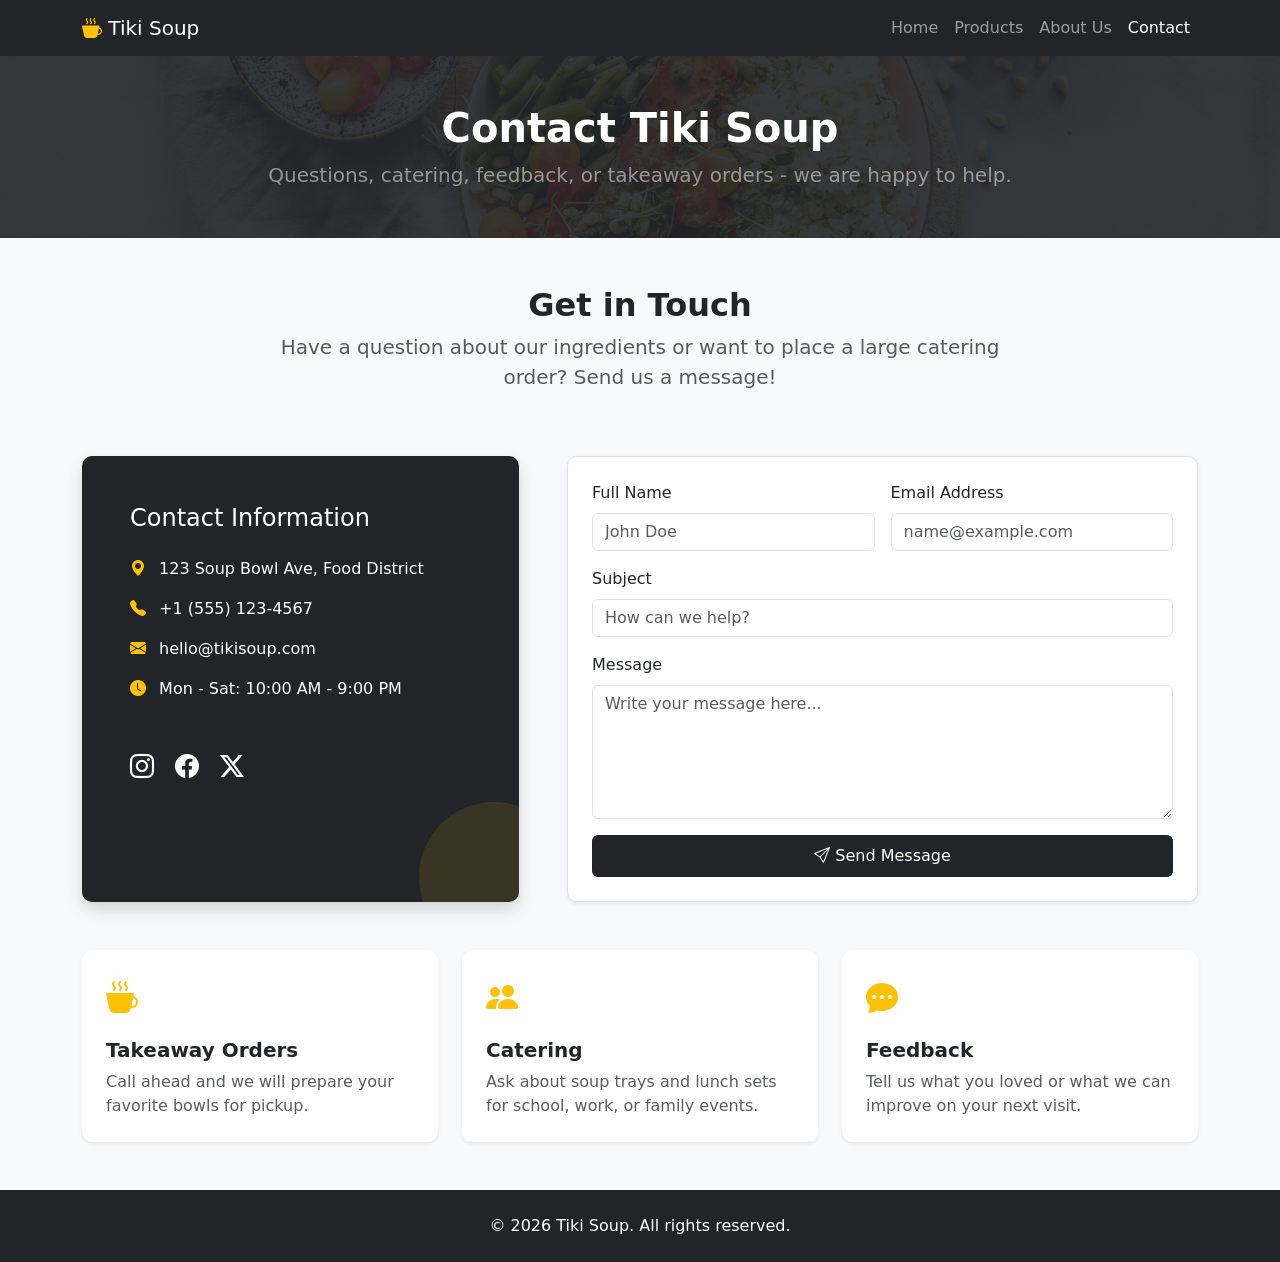
==== contact.html @ 2d32ead2 "tiki soup" ====
<!DOCTYPE html>
<html lang="en">
<head>
    <meta charset="UTF-8">
    <meta name="viewport" content="width=device-width, initial-scale=1.0">
    <title>Contact</title>
    <link href="css/bootstrap.min.css" rel="stylesheet">
    <link rel="stylesheet" href="css/bootstrap-icons.css">
    <link rel="stylesheet" href="css/contact.css">
</head>
<body>
    <script src="./include/header.js"></script>

    <section class="contact-header bg-dark text-white text-center py-5">
        <div class="container">
            <h1 class="fw-bold">Contact Tiki Soup</h1>
            <p class="lead text-white-50 mb-0">Questions, catering, feedback, or takeaway orders - we are happy to help.</p>
        </div>
    </section>

    <main class="bg-light">
    <div class="container py-5">
        <div class="row justify-content-center">
            <div class="col-lg-8 text-center mb-5">
                <h2 class="fw-bold">Get in Touch</h2>
                <p class="lead text-muted">Have a question about our ingredients or want to place a large catering order? Send us a message!</p>
            </div>
        </div>

        <div class="row g-5">
            <div class="col-md-5">
                <div class="contact-info bg-dark text-white p-5 rounded h-100 shadow">
                    <h4 class="mb-4">Contact Information</h4>
                    <p><i class="bi bi-geo-alt-fill text-warning me-2"></i> 123 Soup Bowl Ave, Food District</p>
                    <p><i class="bi bi-telephone-fill text-warning me-2"></i> +1 (555) 123-4567</p>
                    <p><i class="bi bi-envelope-fill text-warning me-2"></i> hello@tikisoup.com</p>
                    <p><i class="bi bi-clock-fill text-warning me-2"></i> Mon - Sat: 10:00 AM - 9:00 PM</p>
                    <div class="mt-5">
                        <a href="#" class="text-white me-3 fs-4"><i class="bi bi-instagram"></i></a>
                        <a href="#" class="text-white me-3 fs-4"><i class="bi bi-facebook"></i></a>
                        <a href="#" class="text-white fs-4"><i class="bi bi-twitter-x"></i></a>
                    </div>
                </div>
            </div>
            <div class="col-md-7">
                <form class="contact-form p-4 border rounded shadow-sm bg-white">
                    <div class="row g-3">
                        <div class="col-md-6">
                            <label for="name" class="form-label">Full Name</label>
                            <input type="text" class="form-control" id="name" placeholder="John Doe">
                        </div>
                        <div class="col-md-6">
                            <label for="email" class="form-label">Email Address</label>
                            <input type="email" class="form-control" id="email" placeholder="name@example.com">
                        </div>
                        <div class="col-12">
                            <label for="subject" class="form-label">Subject</label>
                            <input type="text" class="form-control" id="subject" placeholder="How can we help?">
                        </div>
                        <div class="col-12">
                            <label for="message" class="form-label">Message</label>
                            <textarea class="form-control" id="message" rows="5" placeholder="Write your message here..."></textarea>
                        </div>
                        <div class="col-12">
                            <button type="submit" class="btn btn-dark w-100 py-2"><i class="bi bi-send"></i> Send Message</button>
                        </div>
                    </div>
                </form>
            </div>
        </div>
    </div>

    <section class="container pb-5">
        <div class="row g-4">
            <div class="col-md-4">
                <div class="contact-card bg-white p-4 h-100 shadow-sm">
                    <i class="bi bi-cup-hot-fill text-warning fs-2"></i>
                    <h5 class="fw-bold mt-3">Takeaway Orders</h5>
                    <p class="text-muted mb-0">Call ahead and we will prepare your favorite bowls for pickup.</p>
                </div>
            </div>
            <div class="col-md-4">
                <div class="contact-card bg-white p-4 h-100 shadow-sm">
                    <i class="bi bi-people-fill text-warning fs-2"></i>
                    <h5 class="fw-bold mt-3">Catering</h5>
                    <p class="text-muted mb-0">Ask about soup trays and lunch sets for school, work, or family events.</p>
                </div>
            </div>
            <div class="col-md-4">
                <div class="contact-card bg-white p-4 h-100 shadow-sm">
                    <i class="bi bi-chat-dots-fill text-warning fs-2"></i>
                    <h5 class="fw-bold mt-3">Feedback</h5>
                    <p class="text-muted mb-0">Tell us what you loved or what we can improve on your next visit.</p>
                </div>
            </div>
        </div>
    </section>
    </main>

    <script src="./include/footer.js"></script>

    <script src="js/bootstrap.bundle.min.js"></script>
</body>
</html>
---- css/contact.css ----
body {
    background-color: #f8f9fa;
    display: flex;
    flex-direction: column;
    min-height: 100vh;
}

.contact-info {
    position: relative;
    overflow: hidden;
}

.contact-info::after {
    content: '';
    position: absolute;
    bottom: -50px;
    right: -50px;
    width: 150px;
    height: 150px;
    background: rgba(255, 193, 7, 0.1);
    border-radius: 50%;
}

.contact-form .form-control:focus {
    border-color: #ffc107;
    box-shadow: 0 0 0 0.25rem rgba(255, 193, 7, 0.25);
}

.contact-header {
    background: linear-gradient(rgba(33, 37, 41, 0.9), rgba(33, 37, 41, 0.9)), url('../img/hero-bg.jpg') center/cover no-repeat;
}

.contact-card,
.contact-form,
.contact-info {
    border-radius: 10px !important;
}

.contact-card {
    transition: transform 0.3s ease, box-shadow 0.3s ease;
}

.contact-card:hover {
    transform: translateY(-5px);
    box-shadow: 0 10px 20px rgba(0, 0, 0, 0.1) !important;
}
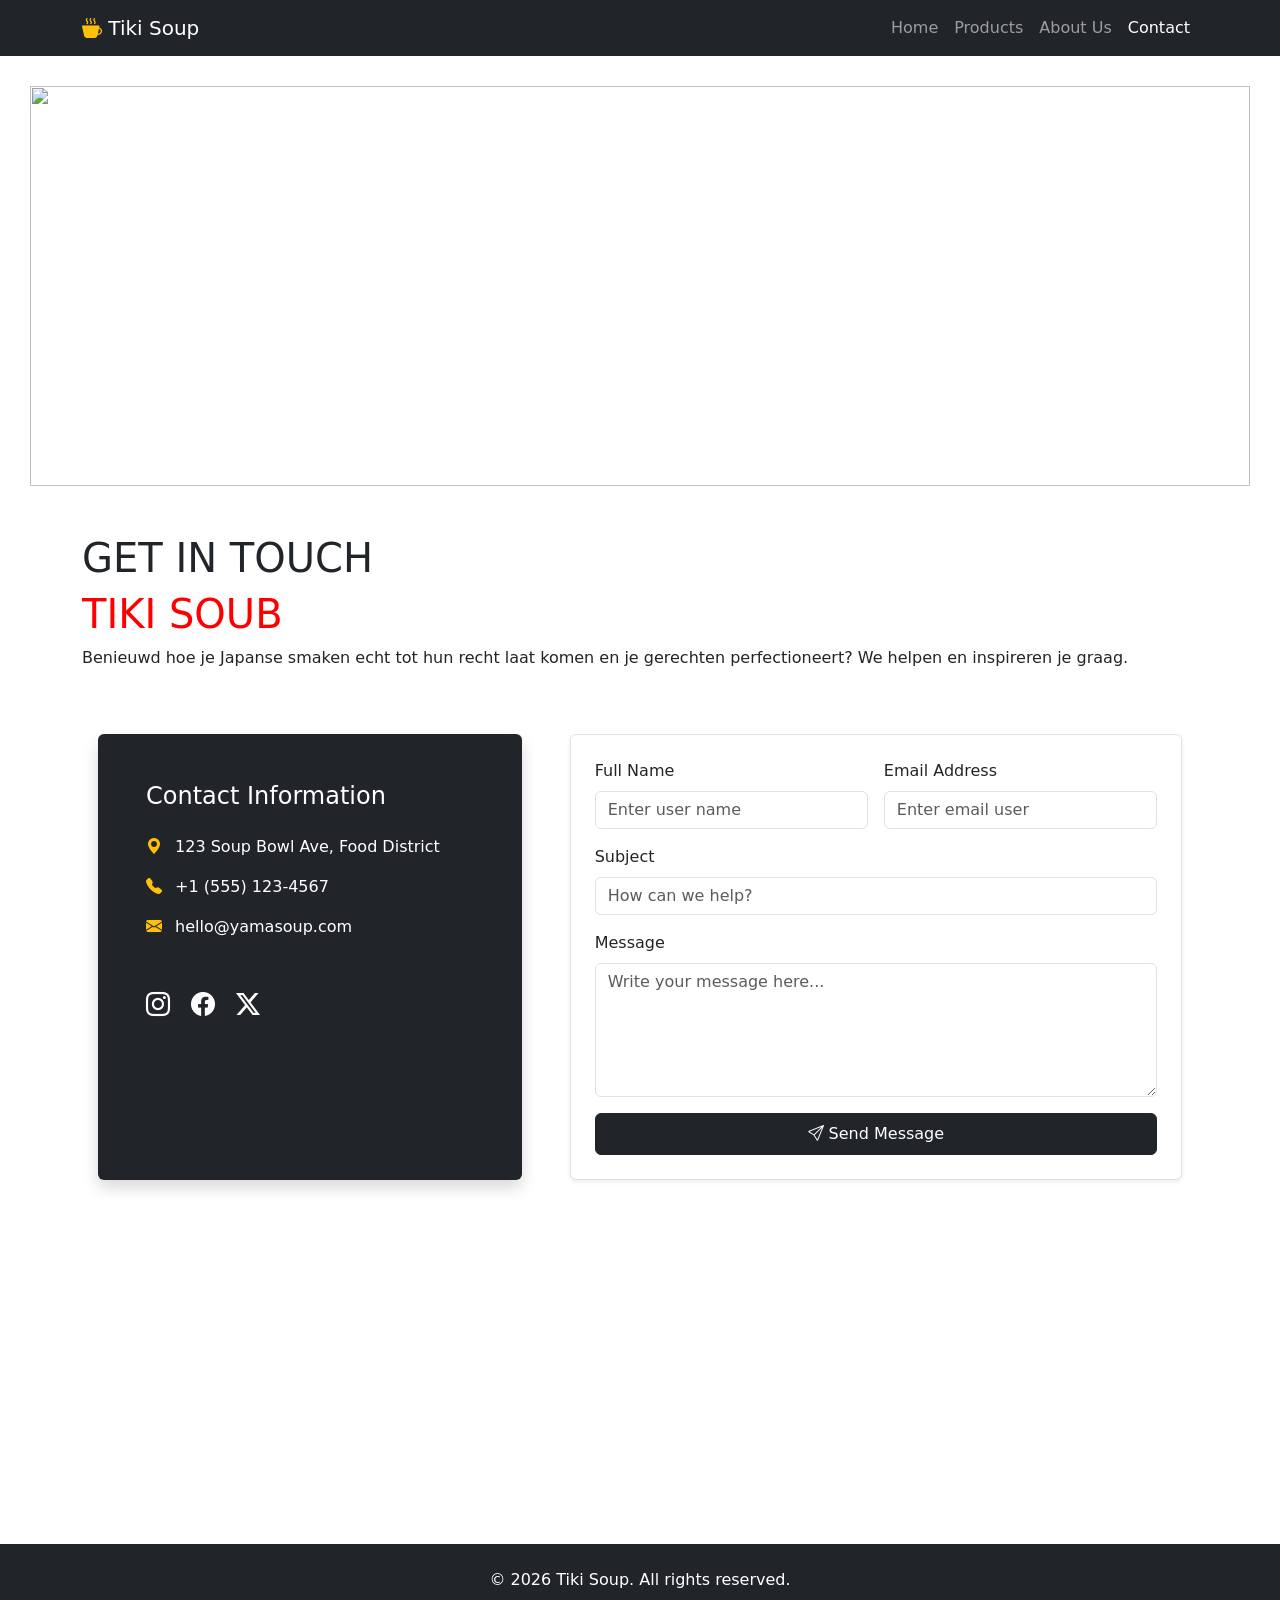
==== commit 2eb79824: "submit" ====
--- a/contact.html
+++ b/contact.html
@@ -11,91 +11,73 @@
 <body>
     <script src="./include/header.js"></script>
 
-    <section class="contact-header bg-dark text-white text-center py-5">
-        <div class="container">
-            <h1 class="fw-bold">Contact Tiki Soup</h1>
-            <p class="lead text-white-50 mb-0">Questions, catering, feedback, or takeaway orders - we are happy to help.</p>
-        </div>
-    </section>
-
-    <main class="bg-light">
-    <div class="container py-5">
-        <div class="row justify-content-center">
-            <div class="col-lg-8 text-center mb-5">
-                <h2 class="fw-bold">Get in Touch</h2>
-                <p class="lead text-muted">Have a question about our ingredients or want to place a large catering order? Send us a message!</p>
+    <div class="info">
+        <!--benner-->
+        <img class="benner_img" src="./img/banner.jpg" alt="">
+    </div>
+    <div class="container mt-5">
+        <div class="row">
+            <div class="column">
+                <h1>GET IN TOUCH</h1>
+                <h1 style="color: red;">TIKI SOUB</h1>
+            </div>
+            <div class="column">
+                <span>Benieuwd hoe je Japanse smaken echt tot hun recht laat komen en je gerechten perfectioneert? We
+                    helpen en inspireren je graag.</span>
             </div>
         </div>
-
-        <div class="row g-5">
-            <div class="col-md-5">
-                <div class="contact-info bg-dark text-white p-5 rounded h-100 shadow">
-                    <h4 class="mb-4">Contact Information</h4>
-                    <p><i class="bi bi-geo-alt-fill text-warning me-2"></i> 123 Soup Bowl Ave, Food District</p>
-                    <p><i class="bi bi-telephone-fill text-warning me-2"></i> +1 (555) 123-4567</p>
-                    <p><i class="bi bi-envelope-fill text-warning me-2"></i> hello@tikisoup.com</p>
-                    <p><i class="bi bi-clock-fill text-warning me-2"></i> Mon - Sat: 10:00 AM - 9:00 PM</p>
-                    <div class="mt-5">
-                        <a href="#" class="text-white me-3 fs-4"><i class="bi bi-instagram"></i></a>
-                        <a href="#" class="text-white me-3 fs-4"><i class="bi bi-facebook"></i></a>
-                        <a href="#" class="text-white fs-4"><i class="bi bi-twitter-x"></i></a>
+        <div class="form mt-5">
+            <div class="row g-5 p-3">
+                <div class="col-md-5">
+                    <div class="contact-info bg-dark text-white p-5 rounded h-100 shadow">
+                        <h4 class="mb-4">Contact Information</h4>
+                        <p><i class="bi bi-geo-alt-fill text-warning me-2"></i> 123 Soup Bowl Ave, Food District</p>
+                        <p><i class="bi bi-telephone-fill text-warning me-2"></i> +1 (555) 123-4567</p>
+                        <p><i class="bi bi-envelope-fill text-warning me-2"></i> hello@yamasoup.com</p>
+                        <div class="mt-5">
+                            <a href="https://www.instagram.com/yamafood/" class="text-white me-3 fs-4"><i class="bi bi-instagram"></i></a>
+                            <a href="https://www.facebook.com/YamaFood/" class="text-white me-3 fs-4"><i class="bi bi-facebook"></i></a>
+                            <a href="#" class="text-white fs-4"><i class="bi bi-twitter-x"></i></a>
+                        </div>
                     </div>
                 </div>
-            </div>
-            <div class="col-md-7">
-                <form class="contact-form p-4 border rounded shadow-sm bg-white">
-                    <div class="row g-3">
-                        <div class="col-md-6">
-                            <label for="name" class="form-label">Full Name</label>
-                            <input type="text" class="form-control" id="name" placeholder="John Doe">
+                <div class="col-md-7">
+                    <form class="contact-form p-4 border rounded shadow-sm bg-white">
+                        <div class="row g-3">
+                            <div class="col-md-6">
+                                <label for="name" class="form-label">Full Name</label>
+                                <input type="text" class="form-control" id="name" placeholder="Enter user name">
+                            </div>
+                            <div class="col-md-6">
+                                <label for="email" class="form-label">Email Address</label>
+                                <input type="email" class="form-control" id="email" placeholder="Enter email user">
+                            </div>
+                            <div class="col-12">
+                                <label for="subject" class="form-label">Subject</label>
+                                <input type="text" class="form-control" id="subject" placeholder="How can we help?">
+                            </div>
+                            <div class="col-12">
+                                <label for="message" class="form-label">Message</label>
+                                <textarea class="form-control" id="message" rows="5"
+                                    placeholder="Write your message here..."></textarea>
+                            </div>
+                            <div class="col-12">
+                                <button type="submit" class="btn btn-dark w-100 py-2"><i class="bi bi-send"></i> Send
+                                    Message</button>
+                            </div>
                         </div>
-                        <div class="col-md-6">
-                            <label for="email" class="form-label">Email Address</label>
-                            <input type="email" class="form-control" id="email" placeholder="name@example.com">
-                        </div>
-                        <div class="col-12">
-                            <label for="subject" class="form-label">Subject</label>
-                            <input type="text" class="form-control" id="subject" placeholder="How can we help?">
-                        </div>
-                        <div class="col-12">
-                            <label for="message" class="form-label">Message</label>
-                            <textarea class="form-control" id="message" rows="5" placeholder="Write your message here..."></textarea>
-                        </div>
-                        <div class="col-12">
-                            <button type="submit" class="btn btn-dark w-100 py-2"><i class="bi bi-send"></i> Send Message</button>
-                        </div>
-                    </div>
-                </form>
-            </div>
-        </div>
-    </div>
-
-    <section class="container pb-5">
-        <div class="row g-4">
-            <div class="col-md-4">
-                <div class="contact-card bg-white p-4 h-100 shadow-sm">
-                    <i class="bi bi-cup-hot-fill text-warning fs-2"></i>
-                    <h5 class="fw-bold mt-3">Takeaway Orders</h5>
-                    <p class="text-muted mb-0">Call ahead and we will prepare your favorite bowls for pickup.</p>
-                </div>
-            </div>
-            <div class="col-md-4">
-                <div class="contact-card bg-white p-4 h-100 shadow-sm">
-                    <i class="bi bi-people-fill text-warning fs-2"></i>
-                    <h5 class="fw-bold mt-3">Catering</h5>
-                    <p class="text-muted mb-0">Ask about soup trays and lunch sets for school, work, or family events.</p>
-                </div>
-            </div>
-            <div class="col-md-4">
-                <div class="contact-card bg-white p-4 h-100 shadow-sm">
-                    <i class="bi bi-chat-dots-fill text-warning fs-2"></i>
-                    <h5 class="fw-bold mt-3">Feedback</h5>
-                    <p class="text-muted mb-0">Tell us what you loved or what we can improve on your next visit.</p>
+                    </form>
                 </div>
             </div>
         </div>
-    </section>
-    </main>
+        <div>
+            <iframe class="maps mt-5 p-3"
+                src="https://www.google.com/maps/embed?pb=!1m18!1m12!1m3!1d3994125.279871216!2d104.98244509999999!3d12.145439549999999!2m3!1f0!2f0!3f0!3m2!1i1024!2i768!4f13.1!3m3!1m2!1s0x310787bfd4dc3743%3A0xe4b7bfe089f41253!2z4Z6A4Z6Y4Z-S4Z6W4Z674Z6H4Z62!5e0!3m2!1skm!2skh!4v1781504152122!5m2!1skm!2skh"
+                width="400" height="300" style="border:0;" allowfullscreen="" loading="lazy"
+                referrerpolicy="no-referrer-when-downgrade"></iframe>
+        </div>
+
+    </div>
 
     <script src="./include/footer.js"></script>
 
--- a/css/contact.css
+++ b/css/contact.css
@@ -1,46 +1,31 @@
-body {
-    background-color: #f8f9fa;
-    display: flex;
-    flex-direction: column;
-    min-height: 100vh;
+.info {
+    margin: 30px;
+    border: 0;
+    padding: 0;
 }
-
+.benner_img {
+    width: 100%;
+    height: 400px;
+    object-fit: cover;
+    align-items: center;
+    
+}
 .contact-info {
     position: relative;
     overflow: hidden;
 }
-
 .contact-info::after {
     content: '';
     position: absolute;
     bottom: -50px;
-    right: -50px;
-    width: 150px;
+    width: 250px;
     height: 150px;
-    background: rgba(255, 193, 7, 0.1);
     border-radius: 50%;
 }
-
-.contact-form .form-control:focus {
-    border-color: #ffc107;
-    box-shadow: 0 0 0 0.25rem rgba(255, 193, 7, 0.25);
-}
-
-.contact-header {
-    background: linear-gradient(rgba(33, 37, 41, 0.9), rgba(33, 37, 41, 0.9)), url('../img/hero-bg.jpg') center/cover no-repeat;
-}
-
-.contact-card,
-.contact-form,
-.contact-info {
-    border-radius: 10px !important;
-}
-
-.contact-card {
-    transition: transform 0.3s ease, box-shadow 0.3s ease;
-}
-
-.contact-card:hover {
-    transform: translateY(-5px);
-    box-shadow: 0 10px 20px rgba(0, 0, 0, 0.1) !important;
-}
+.maps {
+    width: 100%;
+    display: flex;
+    align-items: center;
+    justify-content: center;
+    border-radius: 8px;
+}
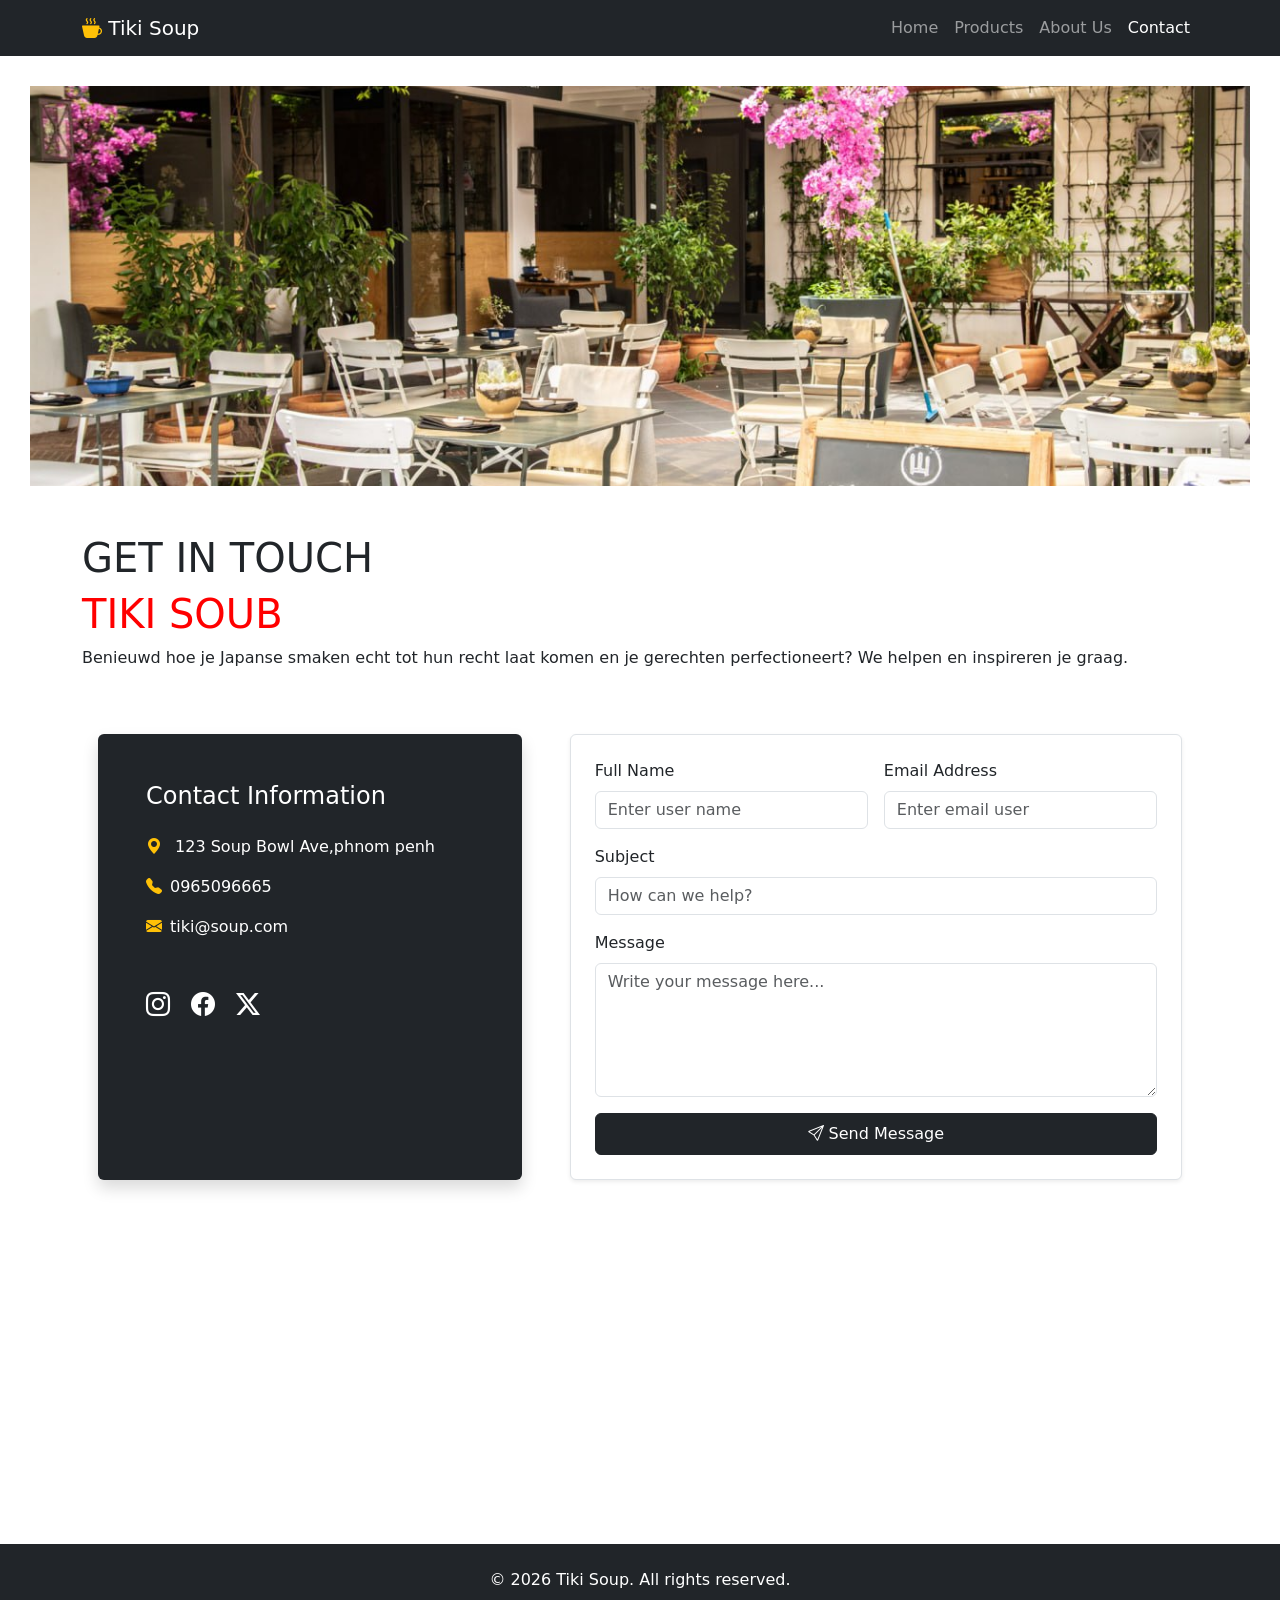
==== commit 2d203e86: "last" ====
--- a/contact.html
+++ b/contact.html
@@ -31,16 +31,16 @@
                 <div class="col-md-5">
                     <div class="contact-info bg-dark text-white p-5 rounded h-100 shadow">
                         <h4 class="mb-4">Contact Information</h4>
-                        <p><i class="bi bi-geo-alt-fill text-warning me-2"></i> 123 Soup Bowl Ave, Food District</p>
-                        <p><i class="bi bi-telephone-fill text-warning me-2"></i> +1 (555) 123-4567</p>
-                        <p><i class="bi bi-envelope-fill text-warning me-2"></i> hello@yamasoup.com</p>
+                        <p><i class="bi bi-geo-alt-fill text-warning me-2"></i> 123 Soup Bowl Ave,phnom penh</p>
+                        <p><i class="bi bi-telephone-fill text-warning me-2"></i>0965096665</p>
+                        <p><i class="bi bi-envelope-fill text-warning me-2"></i>tiki@soup.com</p>
                         <div class="mt-5">
                             <a href="https://www.instagram.com/yamafood/" class="text-white me-3 fs-4"><i class="bi bi-instagram"></i></a>
                             <a href="https://www.facebook.com/YamaFood/" class="text-white me-3 fs-4"><i class="bi bi-facebook"></i></a>
                             <a href="#" class="text-white fs-4"><i class="bi bi-twitter-x"></i></a>
                         </div>
                     </div>
-                </div>
+                </div>  
                 <div class="col-md-7">
                     <form class="contact-form p-4 border rounded shadow-sm bg-white">
                         <div class="row g-3">
